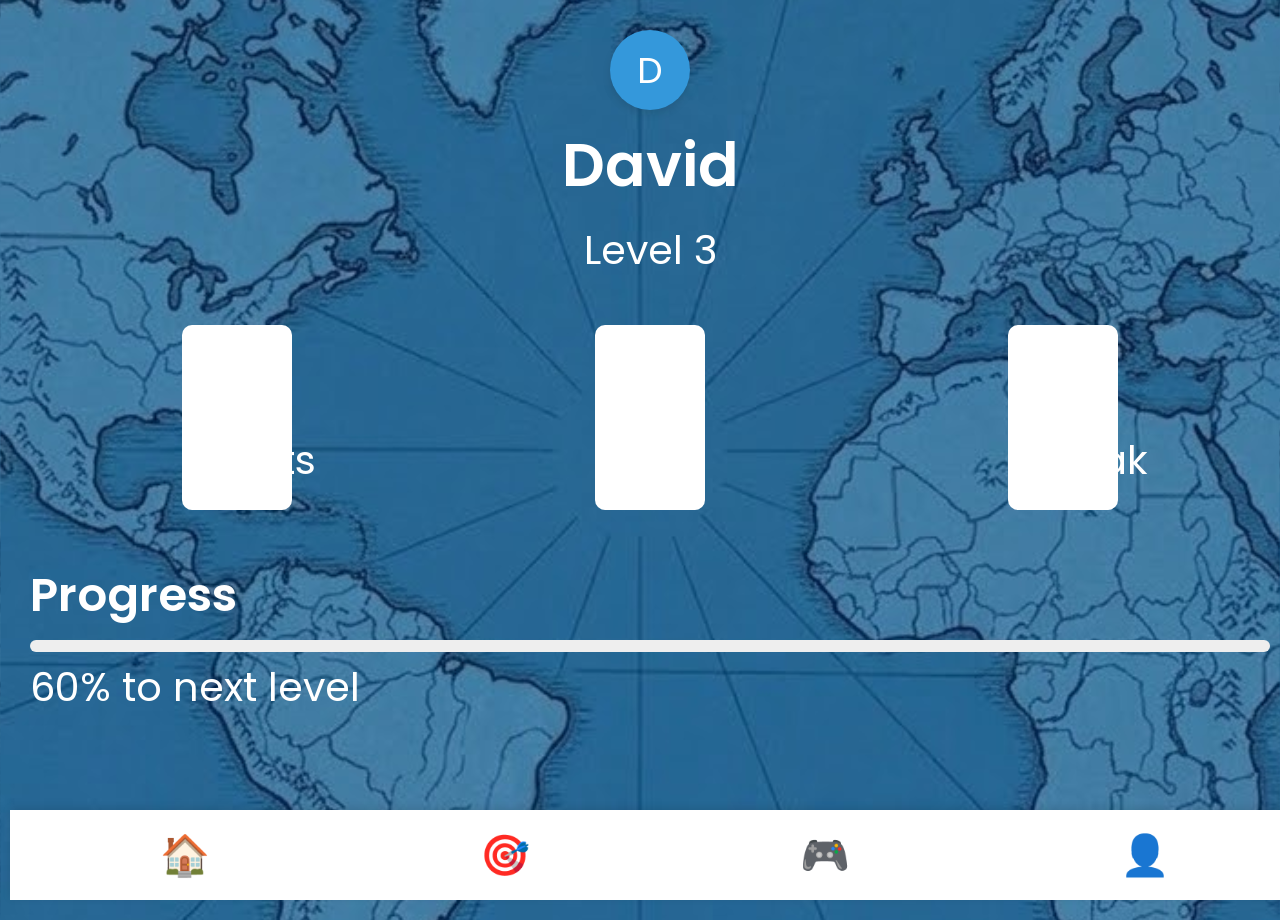
==== profile.html @ 9252d6ef "Se subio el proyecto incompleto" ====
<!DOCTYPE html>
<html lang="en">
<head>
<meta charset="UTF-8">
<title>Profile</title>
<link rel="stylesheet" href="css/style.css">
<link rel="stylesheet" href="css/fondo.css">
</head>

<body class="profile">

<div class="profile-header">

<div class="avatar-big">
D
</div>

<h2>David</h2>
<p>Level 3</p>

</div>

<div class="profile-stats">

<div class="stat">
<h3>120</h3>
<p>Points</p>
</div>

<div class="stat">
<h3>15</h3>
<p>Wins</p>
</div>

<div class="stat">
<h3>5</h3>
<p>Streak</p>
</div>

</div>

<div class="profile-progress">

<h3>Progress</h3>

<div class="progress-bar">
<div class="progress"></div>
</div>

<p>60% to next level</p>

</div>


<!-- NAVBAR -->

<div class="navbar">

<div onclick="goMenu()">🏠</div>
<div onclick="goMissions()">🎯</div>
<div onclick="goGame()">🎮</div>
<div class="active">👤</div>

</div>

<script>

function goMenu(){
window.location.href="menu.html"
}

function goMissions(){
window.location.href="missions.html"
}

function goGame(){
window.location.href="roulette.html"
}

</script>

</body>
</html>
---- css/style.css ----
@import url('https://fonts.googleapis.com/css2?family=Poppins:wght@300;400;600&display=swap');

html, body{
  width:100%;
  height:100%;
  margin:0;
  overflow:hidden; /* disable scroll */
}

body{
  font-family:'Poppins',sans-serif;
  background:linear-gradient(180deg,#33b3cc 0%,#7ed6df 100%);
  min-height:100vh;
  color:#333;
  font-size: 40px;
}

.profile{
    color: white;
}

/* center helper */
.center{
  display:flex;
  font-size: 70px;
  font-weight:600;
  flex-direction:column;
  align-items:center;
  justify-content:center;
  min-height:100vh;
  text-align:center;
  color: white;
  padding:20px;
}

h1,h2,h3{
  margin:10px 0;
  font-weight:600;
}

.center h1{
  font-size:60px;
  margin: 2px;
}

p{
  margin:5px 0;
}

button{
  cursor:pointer;
  transition:all .2s ease;
}

button:hover{
  transform:scale(1.02);
}

/* form elements */
input[type="text"],input[type="password"],.search{
  width:80%;
  font-size:60px;
  max-width:90vw;
  border:none;
  padding:20px 20px;
  border-radius:25px;
  margin:8px 0;
  box-shadow:0 2px 4px rgba(0,0,0,.1);
}

/* primary button style */
.play-btn, .btn-primary{
  font-size:40px;
  width:100%;
  background:linear-gradient(90deg,#3498db,#2ecc71);
  color:white;
  border:none;
  padding:15px;
  border-radius:25px;
  box-shadow:0 4px 8px rgba(0,0,0,.15);
}

.btn-primary{
  font-size: 60px;
}

/* TOP BAR */

.topbar{

display:flex;
justify-content:space-between;
padding:20px;

}


.icons{

font-size:20px;

}

/* HERO */

.hero{

text-align:center;
margin-top:20px;

}

.character{

font-size:80px;

}

/* GAME SECTION */

game-section{

background:white;
margin-top:40px;
border-radius:30px 30px 0 0;
padding:20px;

}

/* CARDS */

.games{

display:flex;
gap:15px;
overflow-x:auto;

}

.card{

background:#f5f5f5;
padding:15px;
border-radius:15px;
text-align:center;
min-width:120px;
box-shadow:0 4px 8px rgba(0,0,0,.1);

}

.card button{

background:#4a90e2;
border:none;
color:white;
padding:8px 15px;
border-radius:10px;

}

/* AVATARS */

.avatar{

width:50px;
height:50px;
border-radius:50%;
display:flex;
align-items:center;
justify-content:center;
color:white;
font-weight:bold;
margin:auto;
margin-bottom:10px;

}

.green{background:#2ecc71;}
.blue{background:#3498db;}
.orange{background:#f39c12;}

/* NAVBAR */

.navbar{

position:fixed;
bottom:0;
width:100%;
background:white;
display:flex;
justify-content:space-around;
padding:15px;
font-size:22px;
box-shadow:0 -2px 8px rgba(0,0,0,.1);
}

/* roulette-specific layout */
body.roulette {
  justify-content:flex-start;
  padding-top:20px;
}

/* responsive tweaks for small screens */
@media (max-width: 6000px) {
  /* general mobile tweaks */
  body { padding:10px; }
  

  .play-btn, .btn-primary { padding:12px; }
  input[type="text"], input[type="password"], .search { width:90%; }

  .navbar { padding:10px; font-size:18px; }
  .games { gap:10px; }
  .card { min-width:100px; }

  /* center roulette content vertically and horizontally */
  body.roulette { justify-content:center;  }
  .wheel-container { margin-top:20px; }
  .wheel-container + button { margin-top:10px; }

  .box-btn {
    display:flex;
    justify-content:center;
    margin-top:10px;
  }

  /* scale wheel down */
  .wheel-container { width:90vw; }
  #wheel { width:260px; height:260px; }
  #wheel .slice { width:260px; height:260px; padding-top:26px; }
  #wheel .icon { width:30px; height:30px; font-size:20px; }
  .pointer { top:-15px; border-left:15px solid transparent; border-right:15px solid transparent; border-bottom:20px solid #e74c3c; }
}

.navbar div{
  cursor:pointer;
  transition:transform .2s, color .2s;
}

.navbar div:hover{
  transform:scale(1.2);
}

.navbar .active{
  color:#3498db;
}

/* specific pages */

.missions{
  display:flex;
  flex-direction:column;
  gap:20px;
  padding:20px;
}

.answers{
  display:flex;
  flex-direction:column;
  width:100%;
  max-width:90vh;
}

.answers button{
  margin:5px 0;
  padding:12px 20px;
  border-radius:20px;
  background:#fff;
  border:2px solid #3498db;
  color:#000;
  font-weight:600;
  height: 90px;
  font-size: 50px;
}

.answers button:hover{
  background:#3498db;
  color:#fff;
}

/* wheel container positions pointer */
.wheel-container{
  position:relative;
  width:420px; /* bigger container to match larger wheel */
  margin:auto;
}

#wheel{
  font-size:40px;
  padding:0;
  border:4px dashed #3498db;
  border-radius:50%;
  width:60vw;
  height:60vw;
  position:relative;
  /* shift start of gradient so 0deg corresponds to 324deg on the wheel; red stays a single slice */
  background: conic-gradient(from 324deg,
    #e74c3c 0deg 72deg,
    #3498db 72deg 144deg,
    #f1c40f 144deg 216deg,
    #2ecc71 216deg 288deg,
    #9b59b6 288deg 360deg
  );
  overflow:hidden; /* clip icons outside */
}

#wheel .slice{
  position:absolute;
  width:400px;
  height:400px;
  top:0;
  left:0;
  display:flex;
  align-items:flex-start; /* push emoji toward outer edge */
  justify-content:center;
  padding-top:40px;
  clip-path: polygon(50% 50%, 100% 0, 100% 100%);
}

#wheel .icon{
  position:absolute;
  top:45%;
  left:45%;
  display:inline-block;
  font-size:24px;
  width:40px;
  height:40px;
  line-height:40px;
  text-align:center;
  transform-origin:50% 50%; /* rotate around center */
}

/* remove old slice color rules since background gradient handles it */


.pointer{
  position:absolute;
  top:-20px; /* offset for larger wheel */
  left:50%;
  transform:translateX(-50%);
  width:0;
  height:0;
  border-left:20px solid transparent;
  border-right:20px solid transparent;
  border-bottom:25px solid #e74c3c; /* pointing down towards wheel */
  z-index:2;
}

/* spin animation */
@keyframes spin {
  0% { transform: rotate(0deg); }
  100% { transform: rotate(1080deg); }
}

/* ensure spin button sits directly below wheel */
.wheel-container button,
button.btn-primary {
  margin-top:8px; /* small gap */
  display:block;
  width:50%;
  max-width:200px;
  align-self:center;
  z-index:1;
}

.wheel-container{
  justify-content: center;
}
.spin-animation {
  animation: spin 2s ease-out;
}

.mission-card{
  background:#ffffffdd;
  border-radius:15px;
  padding:15px;
  box-shadow:0 4px 8px rgba(0,0,0,.1);
}

.progress-bar{
  background:#eee;
  border-radius:10px;
  overflow:hidden;
  height:12px;
}

.progress{
  height:100%;
  background:#3498db;
  width:0%; /* animate via JS if needed */
}

.profile-header{
  text-align:center;
  padding:20px;
}

.avatar-big{
  width:80px;
  height:80px;
  border-radius:50%;
  background:#3498db;
  color:#fff;
  font-size:36px;
  display:flex;
  align-items:center;
  justify-content:center;
  margin:auto;
  box-shadow:0 4px 8px rgba(0,0,0,.1);
}

.profile-stats{
  display:flex;
  justify-content:space-around;
  padding:20px;
}

.stat{
  background:#fff;
  padding:15px;
  border-radius:10px;
  box-shadow:0 4x 8px rgba(0,0,0,.1);
  width:80px;
}

.profile-progress{
  padding:20px;
}





.search{

border:none;
padding:10px 15px;
border-radius:20px;
width:60%;

}

.icons{

font-size:20px;

}

/* HERO */

.hero{

text-align:center;
margin-top:20px;

}

.character{

font-size:80px;

}

/* GAME SECTION */

.game-section{
position: absolute;
width:100%;
bottom:0;
background:white;
border-radius:30px 30px 0 0;
padding:20px;
height: 30%;
}

.game-section h2{
font-size: 40px;
}

.play-btn{

width:100%;
background:black;
color:white;
border:none;
padding:15px;
border-radius:25px;
margin-bottom:20px;

}

/* CARDS */

.games{

display:flex;
gap:15px;
overflow-x:auto;

}

.card{

background:#f5f5f5;
padding:15px;
border-radius:15px;
text-align:center;
min-width:120px;

}

.card button{

background:#4a90e2;
border:none;
color:white;
padding:8px 15px;
border-radius:10px;

}

/* AVATARS */

.avatar{

width:50px;
height:50px;
border-radius:50%;
display:flex;
align-items:center;
justify-content:center;
color:white;
font-weight:bold;
margin:auto;
margin-bottom:10px;

}

.green{background:#2ecc71;}
.blue{background:#3498db;}
.orange{background:#f39c12;}

/* NAVBAR */

.navbar{

position:fixed;
bottom:0;
width:100%;
min-height: 3.1%;
background:white;
display:flex;
justify-content:space-around;
padding:15px;
font-size:22px;

}

.navbar div{
cursor:pointer;
font-size: 40px;
}
/* icono 1 */

.icono1{
    display: flex;
    height: 50vh;
    justify-content: center;   
}
---- css/fondo.css ----
body {
    background-image: url('../assets/fondo.jpg');
    background-size: cover;
    background-position: center;
}
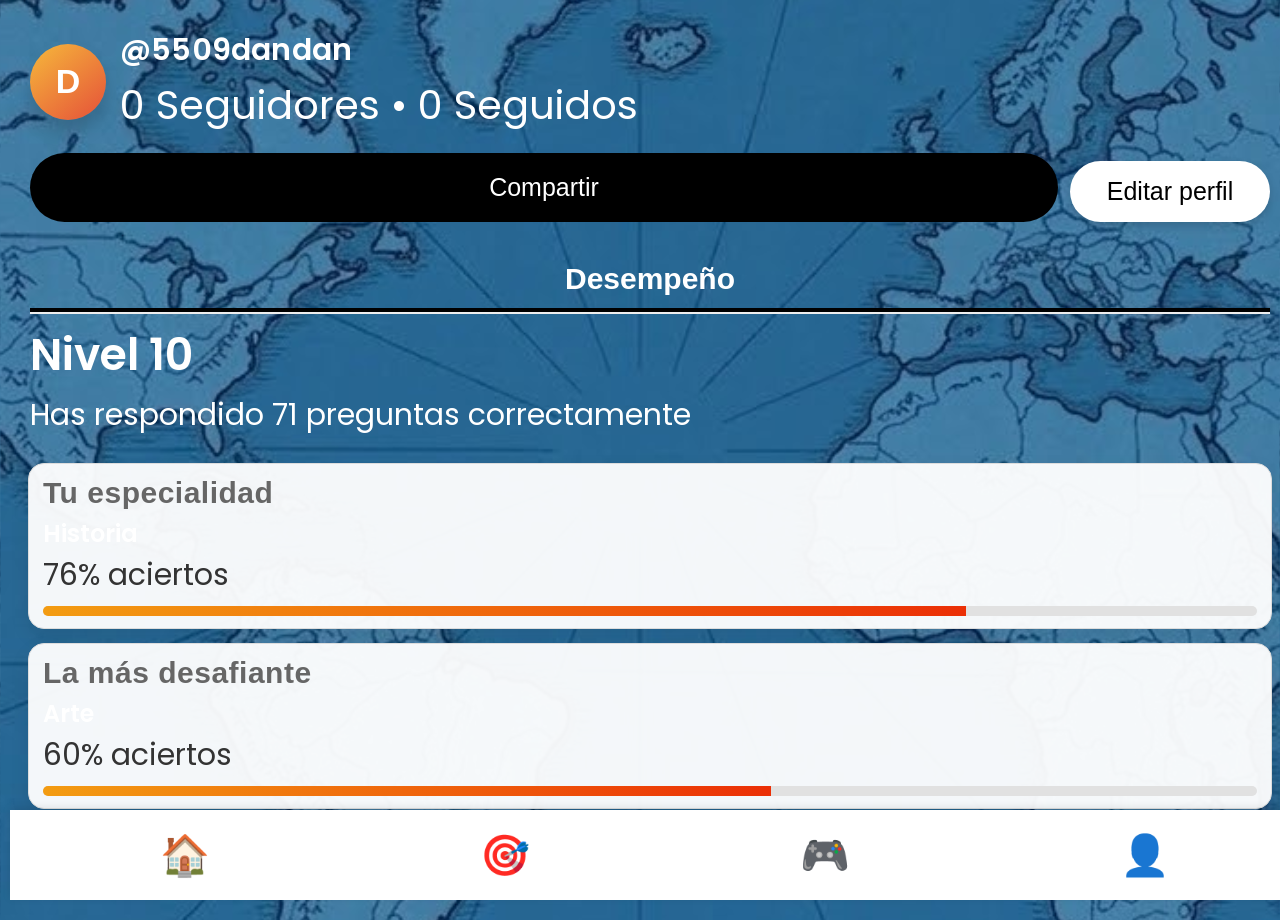
==== commit f004a2ee: "Arreglando alertas" ====
--- a/profile.html
+++ b/profile.html
@@ -5,38 +5,46 @@
 <title>Profile</title>
 <link rel="stylesheet" href="css/style.css">
 <link rel="stylesheet" href="css/fondo.css">
+<link rel="stylesheet" href="css/perfil.css">
 </head>
 
 <body class="profile">
 
-<div class="profile-header">
-
-<div class="avatar-big">
-D
+<div class="profile-topbar">
+  <div class="avatar-big">D</div>
+  <div class="profile-user">
+    <h2>@5509dandan</h2>
+    <p>0 Seguidores • 0 Seguidos</p>
+  </div>
 </div>
 
-<h2>David</h2>
-<p>Level 3</p>
-
+<div class="profile-actions">
+  <button class="btn-secondary">Compartir</button>
+  <button class="btn-primary">Editar perfil</button>
 </div>
 
-<div class="profile-stats">
-
-<div class="stat">
-<h3>120</h3>
-<p>Points</p>
+<div class="profile-tabs">
+  <button class="tab active">Desempeño</button>
 </div>
 
-<div class="stat">
-<h3>15</h3>
-<p>Wins</p>
+<div class="profile-summary">
+  <h1>Nivel 10</h1>
+  <p>Has respondido 71 preguntas correctamente</p>
 </div>
 
-<div class="stat">
-<h3>5</h3>
-<p>Streak</p>
-</div>
-
+<div class="profile-cards">
+  <div class="profile-card">
+    <h4>Tu especialidad</h4>
+    <h3>Historia</h3>
+    <p>76% aciertos</p>
+    <div class="progress-bar"><div class="progress" style="width:76%"></div></div>
+  </div>
+  <div class="profile-card">
+    <h4>La más desafiante</h4>
+    <h3>Arte</h3>
+    <p>60% aciertos</p>
+    <div class="progress-bar"><div class="progress" style="width:60%"></div></div>
+  </div>
 </div>
 
 <div class="profile-progress">
--- a/css/style.css
+++ b/css/style.css
@@ -97,7 +97,7 @@
 
 .icons{
 
-font-size:20px;
+font-size:30px;
 
 }
 
@@ -225,11 +225,10 @@
   }
 
   /* scale wheel down */
-  .wheel-container { width:90vw; }
-  #wheel { width:260px; height:260px; }
+  .wheel-container { width:100vw; }
   #wheel .slice { width:260px; height:260px; padding-top:26px; }
-  #wheel .icon { width:30px; height:30px; font-size:20px; }
-  .pointer { top:-15px; border-left:15px solid transparent; border-right:15px solid transparent; border-bottom:20px solid #e74c3c; }
+  #wheel .icon { width:30px; height:30px; font-size: 70px;}
+  .pointer { border-left:15px solid transparent; border-right:15px solid transparent; border-top:20px solid #e74c3c; }
 }
 
 .navbar div{
@@ -281,18 +280,17 @@
 /* wheel container positions pointer */
 .wheel-container{
   position:relative;
-  width:420px; /* bigger container to match larger wheel */
+  width:100vw; /* bigger container to match larger wheel */
   margin:auto;
 }
 
 #wheel{
-  font-size:40px;
-  padding:0;
-  border:4px dashed #3498db;
+  border:5px solid #000;
   border-radius:50%;
   width:60vw;
   height:60vw;
   position:relative;
+  margin-left: 19%;
   /* shift start of gradient so 0deg corresponds to 324deg on the wheel; red stays a single slice */
   background: conic-gradient(from 324deg,
     #e74c3c 0deg 72deg,
@@ -302,6 +300,7 @@
     #9b59b6 288deg 360deg
   );
   overflow:hidden; /* clip icons outside */
+  z-index: 1;
 }
 
 #wheel .slice{
@@ -322,7 +321,6 @@
   top:45%;
   left:45%;
   display:inline-block;
-  font-size:24px;
   width:40px;
   height:40px;
   line-height:40px;
@@ -338,12 +336,12 @@
   top:-20px; /* offset for larger wheel */
   left:50%;
   transform:translateX(-50%);
-  width:0;
-  height:0;
+  width:25px;
+  height:25px;
   border-left:20px solid transparent;
   border-right:20px solid transparent;
-  border-bottom:25px solid #e74c3c; /* pointing down towards wheel */
-  z-index:2;
+  border-top:25px solid #e74c3c; /* pointing down towards wheel */
+  z-index: 2;
 }
 
 /* spin animation */
@@ -360,7 +358,6 @@
   width:50%;
   max-width:200px;
   align-self:center;
-  z-index:1;
 }
 
 .wheel-container{
@@ -390,30 +387,12 @@
   width:0%; /* animate via JS if needed */
 }
 
-.profile-header{
-  text-align:center;
-  padding:20px;
-}
-
-.avatar-big{
-  width:80px;
-  height:80px;
-  border-radius:50%;
-  background:#3498db;
-  color:#fff;
-  font-size:36px;
-  display:flex;
-  align-items:center;
-  justify-content:center;
-  margin:auto;
-  box-shadow:0 4px 8px rgba(0,0,0,.1);
-}
-
-.profile-stats{
-  display:flex;
-  justify-content:space-around;
-  padding:20px;
-}
+
+
+/*ificaciones anteriores*/
+.profile-header{display:none;}
+.profile-stats{display:none;}
+.profile-progress{display:none;}
 
 .stat{
   background:#fff;
--- a/css/perfil.css
+++ b/css/perfil.css
@@ -0,0 +1,145 @@
+.profile-topbar {
+  display: flex;
+  align-items: center;
+  gap: 14px;
+  padding: 18px 20px;
+}
+
+.profile-topbar .avatar-big {
+  width: 76px;
+  height: 76px;
+  border-radius: 50%;
+  background: linear-gradient(140deg, #f6b93b, #e55039);
+  color: #fff;
+  font-size: 34px;
+  display: flex;
+  align-items: center;
+  justify-content: center;
+  font-weight: 700;
+  box-shadow: 0 12px 18px rgba(0,0,0,.16);
+}
+
+.profile-user h2 {
+  margin:0;
+  font-size: 30px;
+  letter-spacing: .2px;
+}
+
+.profile-user p {
+  color: white;
+  margin: 2px 0 0;
+}
+
+.profile-actions {
+  padding: 0 20px 14px;
+  display: flex;
+  gap: 12px;
+}
+
+.profile-actions button {
+  flex: 1;
+}
+
+.profile-actions .btn-secondary,
+.profile-actions .btn-primary {
+
+  padding: 14px 0;
+  border-radius: 999px;
+  font-size: 25px;
+  font-weight: 500;
+  border: 2px solid transparent;
+  
+}
+
+.btn-secondary {
+  font-size: 25px;
+  background: #000;
+  color:#fff; 
+  flex: 1;
+}
+
+.btn-primary {
+  background: white;
+  color: black;
+  width: 50%;
+  flex: 1;
+}
+
+.profile-tabs {
+  display: flex;
+  margin: 14px 20px 4px;
+  border-bottom: 2px solid #eee;
+}
+
+.profile-tabs .tab {
+  flex: 1;
+  padding: 12px 0;
+  background: transparent;
+  border: none;
+  color: #777;
+  font-size: 18px;
+  font-weight: 700;
+}
+
+.profile-tabs .tab.active {
+  color: white;
+  border-bottom: 4px solid #000;
+  font-size: 30px;
+}
+
+.profile-summary {
+  padding: 0 20px 20px;
+}
+
+.profile-summary h1 {
+  font-size: 44px;
+  margin: 8px 0 6px;
+}
+
+.profile-summary p {
+  color: white;
+  font-size: 30px;
+}
+
+.profile-cards {
+  display: flex;
+  flex-direction: column;
+  gap: 14px;
+  padding: 0 18px 20px;
+}
+
+.profile-card {
+  background: rgba(255,255,255,.95);
+  border: 1px solid #ddd;
+  border-radius: 16px;
+  padding: 12px 14px;
+  box-shadow: 0 8px 20px rgba(0,0,0,.08);
+}
+
+.profile-card h4 {
+  margin:0; color:#666; letter-spacing:.5px;
+  font-size: 30px;
+}
+
+.profile-card h3 {
+  margin: 6px 0 2px;
+  font-size: 24px;
+}
+
+.profile-card p {
+  margin: 0 0 8px;
+  font-size: 30px;
+  color: #333;
+}
+
+.profile-card .progress-bar {
+  height: 10px;
+  background: #e1e1e1;
+  border-radius: 999px;
+  overflow: hidden;
+}
+
+.profile-card .progress-bar .progress {
+  height: 100%;
+  background: linear-gradient(90deg, #f39c12, #eb2f06);
+}
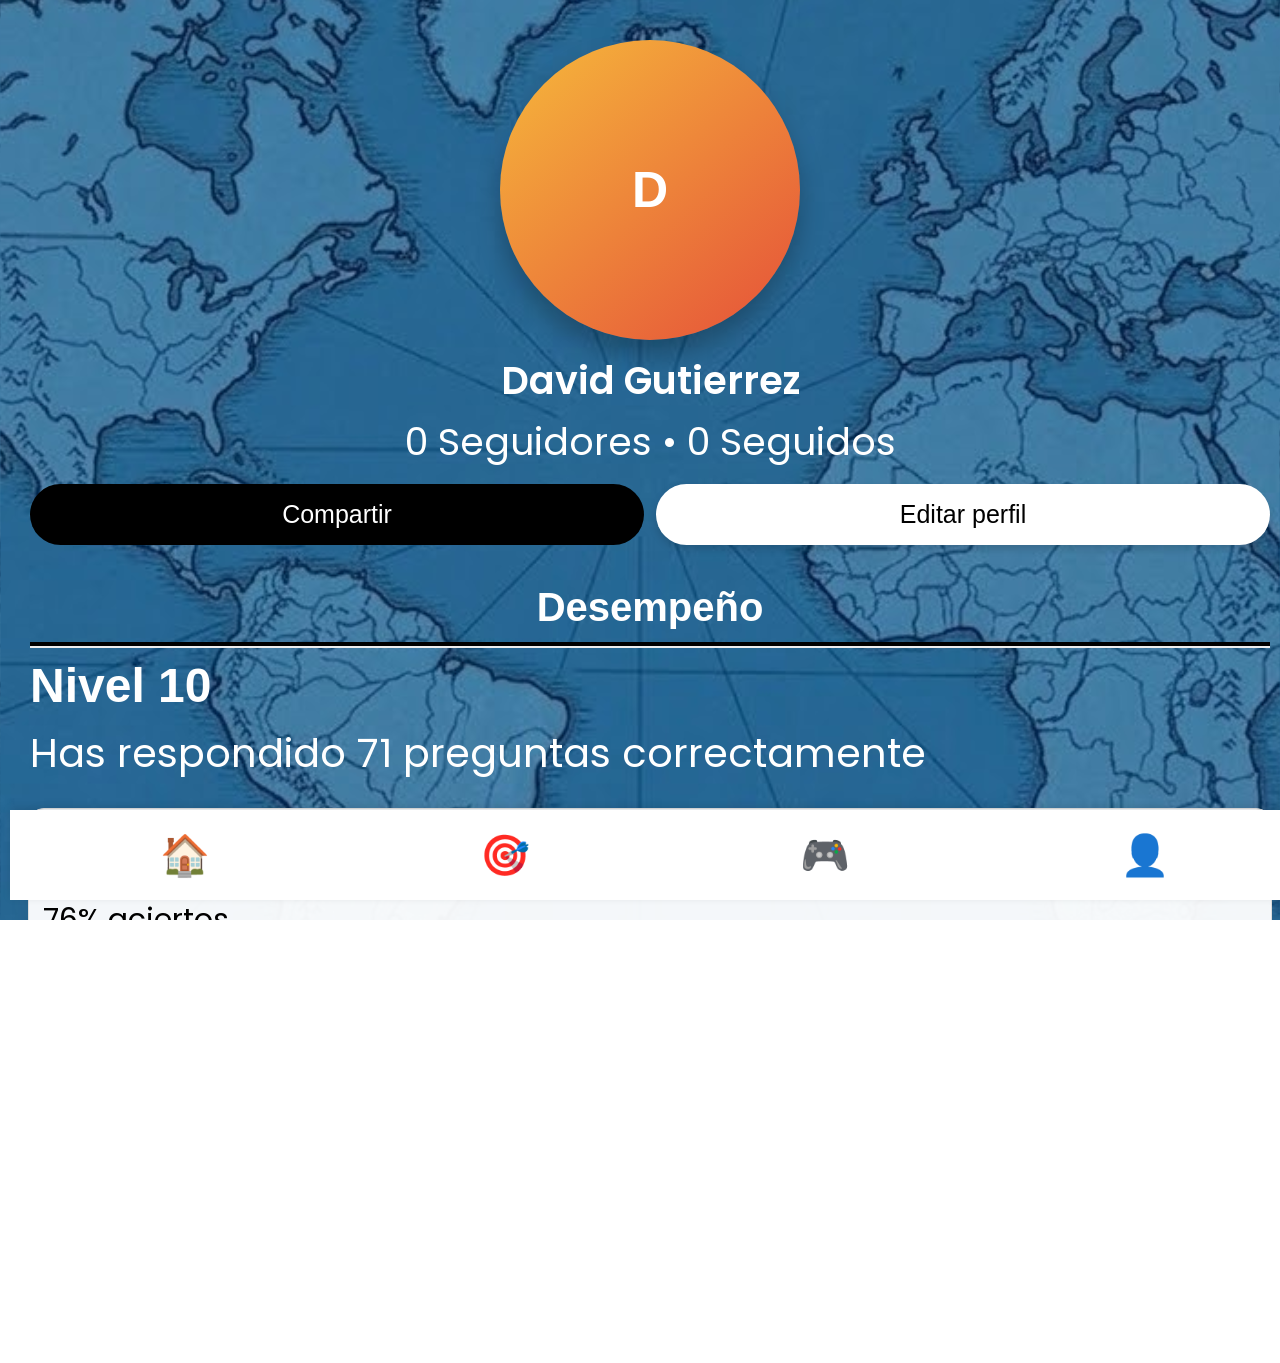
==== commit 30dbf232: "Modificando el perfil" ====
--- a/profile.html
+++ b/profile.html
@@ -10,12 +10,15 @@
 
 <body class="profile">
 
-<div class="profile-topbar">
+<div class="profile-header">
+
   <div class="avatar-big">D</div>
+
   <div class="profile-user">
-    <h2>@5509dandan</h2>
+    <h2>David Gutierrez</h2>
     <p>0 Seguidores • 0 Seguidos</p>
   </div>
+
 </div>
 
 <div class="profile-actions">
@@ -33,18 +36,23 @@
 </div>
 
 <div class="profile-cards">
-  <div class="profile-card">
-    <h4>Tu especialidad</h4>
+    <div class="profile-card">
+    <h4>Tu especialidad: Vocabulary</h4>
     <h3>Historia</h3>
     <p>76% aciertos</p>
-    <div class="progress-bar"><div class="progress" style="width:76%"></div></div>
-  </div>
-  <div class="profile-card">
-    <h4>La más desafiante</h4>
-    <h3>Arte</h3>
-    <p>60% aciertos</p>
-    <div class="progress-bar"><div class="progress" style="width:60%"></div></div>
-  </div>
+        <div class="progress-bar"><div class="progress" style="width:76%"></div>
+        </div>
+        <span class="icon">📖</span>
+    </div>
+
+    <div class="profile-card">
+        <h4>La más desafiante: Read</h4>
+        <h3>Arte</h3>
+        <p>60% aciertos</p>
+        <div class="progress-bar"><div class="progress" style="width:60%"></div></div>
+        <div class="icvocabulary"></div><span class="icon">📚</span>
+    </div>
+    
 </div>
 
 <div class="profile-progress">
--- a/css/style.css
+++ b/css/style.css
@@ -38,9 +38,9 @@
   font-weight:600;
 }
 
-.center h1{
-  font-size:60px;
-  margin: 2px;
+#roulette h1{
+  font-size: 100px;
+  margin: 0vh 0 8vh 0;
 }
 
 p{
@@ -57,8 +57,8 @@
 }
 
 /* form elements */
-input[type="text"],input[type="password"],.search{
-  width:80%;
+input[type="text"],input[type="password"],input[type="email"],.search{
+  width:90vw;
   font-size:60px;
   max-width:90vw;
   border:none;
@@ -66,6 +66,10 @@
   border-radius:25px;
   margin:8px 0;
   box-shadow:0 2px 4px rgba(0,0,0,.1);
+}
+
+input[type="email"]{
+  width: 90vw;
 }
 
 /* primary button style */
@@ -215,19 +219,15 @@
 
   /* center roulette content vertically and horizontally */
   body.roulette { justify-content:center;  }
-  .wheel-container { margin-top:20px; }
-  .wheel-container + button { margin-top:10px; }
 
   .box-btn {
     display:flex;
     justify-content:center;
-    margin-top:10px;
   }
 
   /* scale wheel down */
-  .wheel-container { width:100vw; }
   #wheel .slice { width:260px; height:260px; padding-top:26px; }
-  #wheel .icon { width:30px; height:30px; font-size: 70px;}
+  #wheel .icon { width:30px; height:30px; font-size: 100px;}
   .pointer { border-left:15px solid transparent; border-right:15px solid transparent; border-top:20px solid #e74c3c; }
 }
 
@@ -281,16 +281,16 @@
 .wheel-container{
   position:relative;
   width:100vw; /* bigger container to match larger wheel */
-  margin:auto;
+  margin: 2vh 0 2vh 0;
 }
 
 #wheel{
   border:5px solid #000;
   border-radius:50%;
-  width:60vw;
-  height:60vw;
+  width:80vw;
+  height:80vw;
   position:relative;
-  margin-left: 19%;
+  margin: 0 0 5vh 9%;
   /* shift start of gradient so 0deg corresponds to 324deg on the wheel; red stays a single slice */
   background: conic-gradient(from 324deg,
     #e74c3c 0deg 72deg,
@@ -319,11 +319,9 @@
 #wheel .icon{
   position:absolute;
   top:45%;
-  left:45%;
+  left:42%;
   display:inline-block;
-  width:40px;
-  height:40px;
-  line-height:40px;
+  line-height:50px;
   text-align:center;
   transform-origin:50% 50%; /* rotate around center */
 }
@@ -350,21 +348,9 @@
   100% { transform: rotate(1080deg); }
 }
 
-/* ensure spin button sits directly below wheel */
-.wheel-container button,
-button.btn-primary {
-  margin-top:8px; /* small gap */
-  display:block;
-  width:50%;
-  max-width:200px;
-  align-self:center;
-}
-
-.wheel-container{
-  justify-content: center;
-}
+
 .spin-animation {
-  animation: spin 2s ease-out;
+  animation: spin 3s ease-out;
 }
 
 .mission-card{
@@ -545,4 +531,42 @@
     display: flex;
     height: 50vh;
     justify-content: center;   
+}
+
+.box-player{
+    display: flex;
+    justify-content: center;
+    align-items: center;
+    width: 95vw;
+    height: 20vw;
+    background-color: #3498db;
+    color: white;
+    border-radius: 10px;
+}
+
+.profile .profile-pic{
+    width: 200px;
+    height: 200px;
+    border-radius: 50%;
+    background-color: #2ecc71;
+    color: white;
+    font-size: 24px;
+    display: flex;
+}
+
+.box{
+  display: flex;
+}
+
+.rack{
+    display: flex;
+    flex-direction: row;
+    justify-content: center;
+    align-items: center;
+    width: 13vw;
+    height: 13vw;
+    background-color: #7ed6dfef;
+    color: white;
+    border-radius: 10px;
+    border: 2px solid #000
 }
--- a/css/perfil.css
+++ b/css/perfil.css
@@ -1,34 +1,37 @@
-.profile-topbar {
-  display: flex;
-  align-items: center;
-  gap: 14px;
-  padding: 18px 20px;
+.profile-header{
+  display:flex;
+  flex-direction:column;
+  align-items:center;
+  text-align:center;
+  padding:30px 20px 10px;
 }
 
-.profile-topbar .avatar-big {
-  width: 76px;
-  height: 76px;
-  border-radius: 50%;
-  background: linear-gradient(140deg, #f6b93b, #e55039);
-  color: #fff;
-  font-size: 34px;
-  display: flex;
-  align-items: center;
-  justify-content: center;
-  font-weight: 700;
-  box-shadow: 0 12px 18px rgba(0,0,0,.16);
+.avatar-big{
+  width:300px;
+  height:300px;
+  border-radius:50%;
+  background:linear-gradient(140deg,#f6b93b,#e55039);
+  color:white;
+  font-size:50px;
+  display:flex;
+  align-items:center;
+  justify-content:center;
+  font-weight:700;
+  box-shadow:0 15px 25px rgba(0,0,0,.25);
+  margin-bottom:12px;
 }
 
-.profile-user h2 {
+.profile-user h2{
   margin:0;
-  font-size: 30px;
-  letter-spacing: .2px;
+  font-size:38px;
 }
 
-.profile-user p {
-  color: white;
-  margin: 2px 0 0;
+.profile-user p{
+  margin:4px 0;
+  color:white;
+  font-size:38px;
 }
+
 
 .profile-actions {
   padding: 0 20px 14px;
@@ -69,6 +72,7 @@
   display: flex;
   margin: 14px 20px 4px;
   border-bottom: 2px solid #eee;
+  font-size: 40px;
 }
 
 .profile-tabs .tab {
@@ -77,28 +81,33 @@
   background: transparent;
   border: none;
   color: #777;
-  font-size: 18px;
+  font-size: 8px;
   font-weight: 700;
 }
+
+
 
 .profile-tabs .tab.active {
   color: white;
   border-bottom: 4px solid #000;
-  font-size: 30px;
+  font-size: 40px;
 }
 
 .profile-summary {
   padding: 0 20px 20px;
 }
 
-.profile-summary h1 {
-  font-size: 44px;
-  margin: 8px 0 6px;
+
+  .profile-summary h1 {
+  font-size: 48px;
+  font-weight:800;
 }
+
+
 
 .profile-summary p {
   color: white;
-  font-size: 30px;
+  font-size: 40px;
 }
 
 .profile-cards {
@@ -114,10 +123,12 @@
   border-radius: 16px;
   padding: 12px 14px;
   box-shadow: 0 8px 20px rgba(0,0,0,.08);
+  height: 25vh;
+
 }
 
 .profile-card h4 {
-  margin:0; color:#666; letter-spacing:.5px;
+  margin:0; color:#000; letter-spacing:.5px;
   font-size: 30px;
 }
 
@@ -129,17 +140,52 @@
 .profile-card p {
   margin: 0 0 8px;
   font-size: 30px;
-  color: #333;
+  color: #000000;
 }
 
-.profile-card .progress-bar {
-  height: 10px;
-  background: #e1e1e1;
-  border-radius: 999px;
-  overflow: hidden;
+.progress{
+  transition: width 0.8s ease;
 }
 
-.profile-card .progress-bar .progress {
-  height: 100%;
-  background: linear-gradient(90deg, #f39c12, #eb2f06);
-}+.profile-progress{
+  padding: 0 20px 20px;
+  text-align:center;
+}
+
+.profile-progress h3{
+  font-size:22px;
+  margin-bottom:10px;
+  color:white;
+}
+
+.profile-progress .progress-bar{
+  height:14px;
+  background:#e1e1e1;
+  border-radius:999px;
+  overflow:hidden;
+}
+
+.profile-progress .progress{
+  height:100%;
+  width:60%;
+  background:linear-gradient(90deg,#f39c12,#eb2f06);
+}
+
+.profile-progress p{
+  color:white;
+  margin-top:8px;
+}
+
+.icvocabulary{
+  display:flex;
+  justify-content:center;
+  align-items:center;
+}
+
+.icon{
+  font-size:10vh;
+  margin-left:35%;
+}
+
+
+
